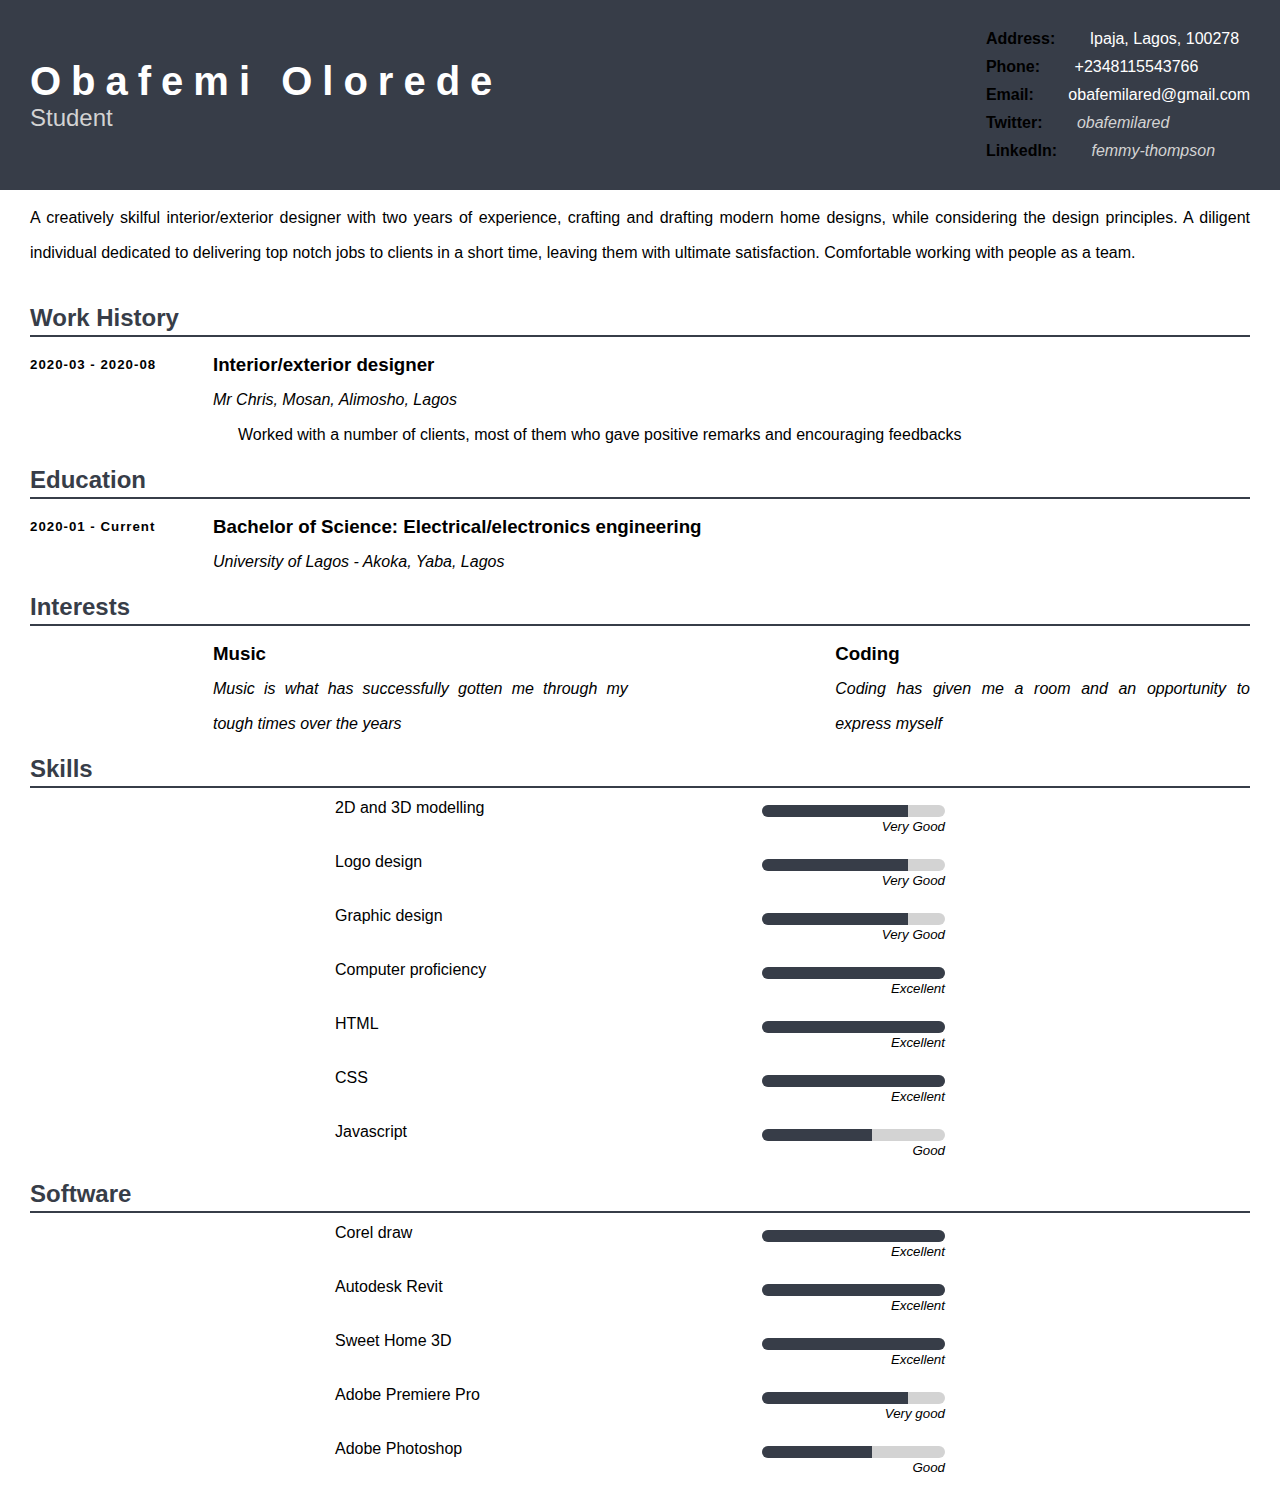
==== index.html @ 454aef12 "my portfolio" ====
<!DOCTYPE html>
<html lang="en">

<head>
    <meta charset="UTF-8">
    <meta http-equiv="X-UA-Compatible" content="IE=edge">
    <meta name="viewport" content="width=device-width, initial-scale=1.0">
    <link rel="stylesheet" href="css/style.css">
    <link rel="stylesheet" href="css/fonts/all.min.css">
    <title>Jasmond's portfolio</title>
</head>

<body>
    <header>
        <div class="name">
            <h1>Obafemi Olorede</h1>
            <h3>Student</h3>
        </div>
        <div class="header-about">
            <div>
                <p><strong>Address: </strong>Ipaja, Lagos, 100278</p>
                <p><strong>Phone: </strong>+2348115543766</p>
                <p><strong>Email: </strong>obafemilared@gmail.com</p>
            </div>
            <div>
                <p>
                    <strong>Twitter: </strong>
                    <a title="https://twitter.com/obafemilared" href="https://twitter.com/obafemilared">obafemilared</a>
                </p>
                <p>
                    <strong>LinkedIn: </strong>
                    <a title="https://www.linkedin.com/in/femmy-thompson" href="https://www.linkedin.com/in/femmy-thompson">femmy-thompson</a>
                </p>
            </div>
        </div>
    </header>
    <main>
        <p>A creatively skilful interior/exterior designer with two years of experience, crafting and drafting modern home designs, while considering the design principles. A diligent individual dedicated to delivering top notch jobs to clients in a short
            time, leaving them with ultimate satisfaction. Comfortable working with people as a team.</p>
        <section>
            <article>
                <h2 class="heading">
                    Work History
                </h2>
                <div class="header-content">
                    <div class="duration">
                        <h5>2020-03<span> - </span>2020-08</h5>
                    </div>
                    <div class="heading-content-description">
                        <h3>Interior/exterior designer</h3>
                        <em>Mr Chris, Mosan, Alimosho, Lagos</em>
                        <div class="work-history-info">
                            <div>
                                <i class="fas fa-dot-circle    "></i>
                            </div>
                            <div>
                                <p>Worked with a number of clients, most of them who gave positive remarks and encouraging feedbacks</p>
                            </div>
                        </div>
                    </div>
                </div>
            </article>
            <article>
                <h2 class="heading">
                    Education
                </h2>
                <div class="header-content">
                    <div class="duration">
                        <h5>2020-01<span> - </span>Current</h5>
                    </div>
                    <div class="heading-content-description">
                        <h3>Bachelor of Science: Electrical/electronics engineering</h3>
                        <em>University of Lagos - Akoka, Yaba, Lagos</em>
                    </div>
                </div>
            </article>
            <article>
                <h2 class="heading">
                    Interests
                </h2>
                <div class="header-content">
                    <div class="duration">

                    </div>
                    <div class="heading-content-description interests">
                        <div>
                            <h3>Music</h3>
                            <em>Music is what has successfully gotten me through my tough times over the years</em>
                        </div>
                        <div>
                            <h3>Coding</h3>
                            <em>Coding has given me a room and an opportunity to express myself</em>
                        </div>
                    </div>
                </div>
            </article>
            <article class="skills">
                <h2 class="heading">
                    Skills
                </h2>
                <div class="header-content-skills">
                    <div class="skills">
                        <div class="skill-name">
                            <p>2D and 3D modelling</p>
                        </div>
                        <div class="progress-bar-container-overall">
                            <div class="progress-bar-container">
                                <div class="progress-bar eighty-percent"></div>
                            </div>
                            <p>Very Good</p>
                        </div>
                    </div>
                </div>
                <div class="header-content-skills">
                    <div class="skills">
                        <div class="skill-name">
                            <p>Logo design</p>
                        </div>
                        <div class="progress-bar-container-overall">
                            <div class="progress-bar-container">
                                <div class="progress-bar eighty-percent"></div>
                            </div>
                            <p>Very Good</p>
                        </div>
                    </div>
                </div>
                <div class="header-content-skills">
                    <div class="skills">
                        <div class="skill-name">
                            <p>Graphic design</p>
                        </div>
                        <div class="progress-bar-container-overall">
                            <div class="progress-bar-container">
                                <div class="progress-bar eighty-percent"></div>
                            </div>
                            <p>Very Good</p>
                        </div>
                    </div>
                </div>
                <div class="header-content-skills">
                    <div class="skills">
                        <div class="skill-name">
                            <p>Computer proficiency</p>
                        </div>
                        <div class="progress-bar-container-overall">
                            <div class="progress-bar-container">
                                <div class="progress-bar hundred-percent"></div>
                            </div>
                            <p>Excellent</p>
                        </div>
                    </div>
                </div>
                <div class="header-content-skills">
                    <div class="skills">
                        <div class="skill-name">
                            <p>HTML</p>
                        </div>
                        <div class="progress-bar-container-overall">
                            <div class="progress-bar-container">
                                <div class="progress-bar hundred-percent"></div>
                            </div>
                            <p>Excellent</p>
                        </div>
                    </div>
                </div>
                <div class="header-content-skills">
                    <div class="skills">
                        <div class="skill-name">
                            <p>CSS</p>
                        </div>
                        <div class="progress-bar-container-overall">
                            <div class="progress-bar-container">
                                <div class="progress-bar hundred-percent"></div>
                            </div>
                            <p>Excellent</p>
                        </div>
                    </div>
                </div>
                <div class="header-content-skills">
                    <div class="skills">
                        <div class="skill-name">
                            <p>Javascript</p>
                        </div>
                        <div class="progress-bar-container-overall">
                            <div class="progress-bar-container">
                                <div class="progress-bar sixty-percent"></div>
                            </div>
                            <p>Good</p>
                        </div>
                    </div>
                </div>
            </article>
            <article class="software">
                <h2 class="heading">
                    Software
                </h2>
                <div class="header-content-skills">
                    <div class="skills">
                        <div class="skill-name">
                            <p>Corel draw</p>
                        </div>
                        <div class="progress-bar-container-overall">
                            <div class="progress-bar-container">
                                <div class="progress-bar hundred-percent"></div>
                            </div>
                            <p>Excellent</p>
                        </div>
                    </div>
                </div>
                <div class="header-content-skills">
                    <div class="skills">
                        <div class="skill-name">
                            <p>Autodesk Revit</p>
                        </div>
                        <div class="progress-bar-container-overall">
                            <div class="progress-bar-container">
                                <div class="progress-bar hundred-percent"></div>
                            </div>
                            <p>Excellent</p>
                        </div>
                    </div>
                </div>
                <div class="header-content-skills">
                    <div class="skills">
                        <div class="skill-name">
                            <p>Sweet Home 3D</p>
                        </div>
                        <div class="progress-bar-container-overall">
                            <div class="progress-bar-container">
                                <div class="progress-bar hundred-percent"></div>
                            </div>
                            <p>Excellent</p>
                        </div>
                    </div>
                </div>
                <div class="header-content-skills">
                    <div class="skills">
                        <div class="skill-name">
                            <p>Adobe Premiere Pro</p>
                        </div>
                        <div class="progress-bar-container-overall">
                            <div class="progress-bar-container">
                                <div class="progress-bar eighty-percent"></div>
                            </div>
                            <p>Very good</p>
                        </div>
                    </div>
                </div>
                <div class="header-content-skills">
                    <div class="skills">
                        <div class="skill-name">
                            <p>Adobe Photoshop</p>
                        </div>
                        <div class="progress-bar-container-overall">
                            <div class="progress-bar-container">
                                <div class="progress-bar sixty-percent"></div>
                            </div>
                            <p>Good</p>
                        </div>
                    </div>
                </div>
            </article>
        </section>
    </main>
</body>

</html>
---- css/style.css ----
* {
    margin: 0;
    padding: 0;
    text-decoration: none;
}

body {
    font-family: 'Segoe UI', Tahoma, Geneva, Verdana, sans-serif;
}

em {
    margin-bottom: 90px;
}

a {
    color: lightgrey;
    font-style: italic;
}

a:hover {
    text-decoration: underline;
}

header h1 {
    font-size: 2.5rem;
    letter-spacing: 10px;
}

header div.name h3 {
    font-size: 1.5rem;
    color: lightgray;
}

header {
    display: flex;
    justify-content: space-between;
    padding: 20px 30px;
    background-color: #373D48;
    color: white;
}

.header-about div p {
    margin: 10px 0;
}

header div.name {
    display: flex;
    flex-direction: column;
    justify-content: center;
}

div.name h3 {
    font-weight: 400;
}

header strong {
    margin-right: 30px;
    color: black;
}

main {
    padding: 10px 30px;
    text-align: justify;
    line-height: 35px;
}

article.skills .header-content-skills,
article.software .header-content-skills {
    line-height: 20px;
}

h5 {
    letter-spacing: 1px;
}

h2.heading {
    color: #373D48;
    border-bottom: 2px solid #373D48;
}

main section {
    margin: 30px 0 10px 0;
}

main div.header-content {
    display: flex;
    margin: 10px 0;
}

div.header-content div.duration {
    width: 15%;
}

div.header-content div.heading-content-description {
    width: 85%;
}

div.header-content .interests {
    display: flex;
    justify-content: space-between;
}

.interests div {
    width: 40%;
    text-align: justify;
}

div.work-history-info {
    display: flex;
}

div.work-history-info>div {
    margin: 0 5px;
}

i.fa-dot-circle {
    font-size: 0.8rem;
}

.progress-bar-container {
    height: 12px;
    background-color: lightgray;
    border-radius: 10px;
}

.progress-bar {
    border-radius: 10px 0 0 10px;
    background-color: #373D48;
    height: 12px;
}

.hundred-percent {
    width: 100%;
    border-radius: 10px;
}

.eighty-percent {
    width: 80%;
}

.sixty-percent {
    width: 60%;
}

.progress-bar-container-overall {
    width: 30%;
    padding: 7px 0 5px 0;
}

.header-content-skills {
    margin: 10px 0;
    display: flex;
    justify-content: space-evenly;
    width: 100%;
}

div.skills {
    width: 50%;
}

div.progress-bar-container-overall p {
    text-align: right;
    font-size: smaller;
    font-style: italic;
}


/* .skill-name {
    width: 70%;
}

div.skills {
    width: 80%;
}

.duration {
    width: 20%;
} */

div.skills {
    display: flex;
    justify-content: space-between;
    /* width: 100%; */
}


/* div.skill-name {
    display: inline-block;
} */


/* div.skills {
    display: flex;
} */


/* main {
    padding: 20px 30px;
    text-align: justify;
}

h2.heading {
    color: #373D48;
    margin: 30px 0 10px 0;
    border-bottom: 1px solid #373D48;
    padding: 3px 0;
}

main .heading-content {
    display: flex;
    flex-direction: row;
}

.heading-content-description,
.skills {
    width: 80%;
}

main .heading-content div.duration {
    width: 20%;
}

i.fa-dot-circle {
    font-size: 0.8rem;
}

div.work-history-info {
    display: flex;
}

div.work-history-info>div {
    margin: 0 5px;
}

.fa-dot-circle {
    color: lightgray;
}

main h3 {
    color: gray;
}

.progress-bar-container-overall {
    width: 100%;
    float: right;
}

.progress-bar-container {
    height: 12px;
    background-color: lightgray;
    border-radius: 10px;
}

.progress-bar {
    border-radius: 10px 0 0 10px;
    background-color: #373D48;
    height: 12px;
}

.hundred-percent {
    width: 100%;
    border-radius: 10px;
}

.eighty-percent {
    width: 80%;
}

.sixty-percent {
    width: 60%;
}

.forty-percent {
    width: 40%;
}

.skill {
    display: flex;
    justify-content: space-between;
}

table {
    width: 100%;
}

td {
    padding-bottom: 10px;
}

td:nth-of-type(1) {
    margin-left: 20%;
}

td:nth-of-type(2) {
    padding: 10px;
}

tr {
    border-bottom: 1px solid grey;
    padding: 100px;
    vertical-align: top;
}

table:nth-of-type(2) td:nth-of-type(1) {
    padding-right: 60%;
} */
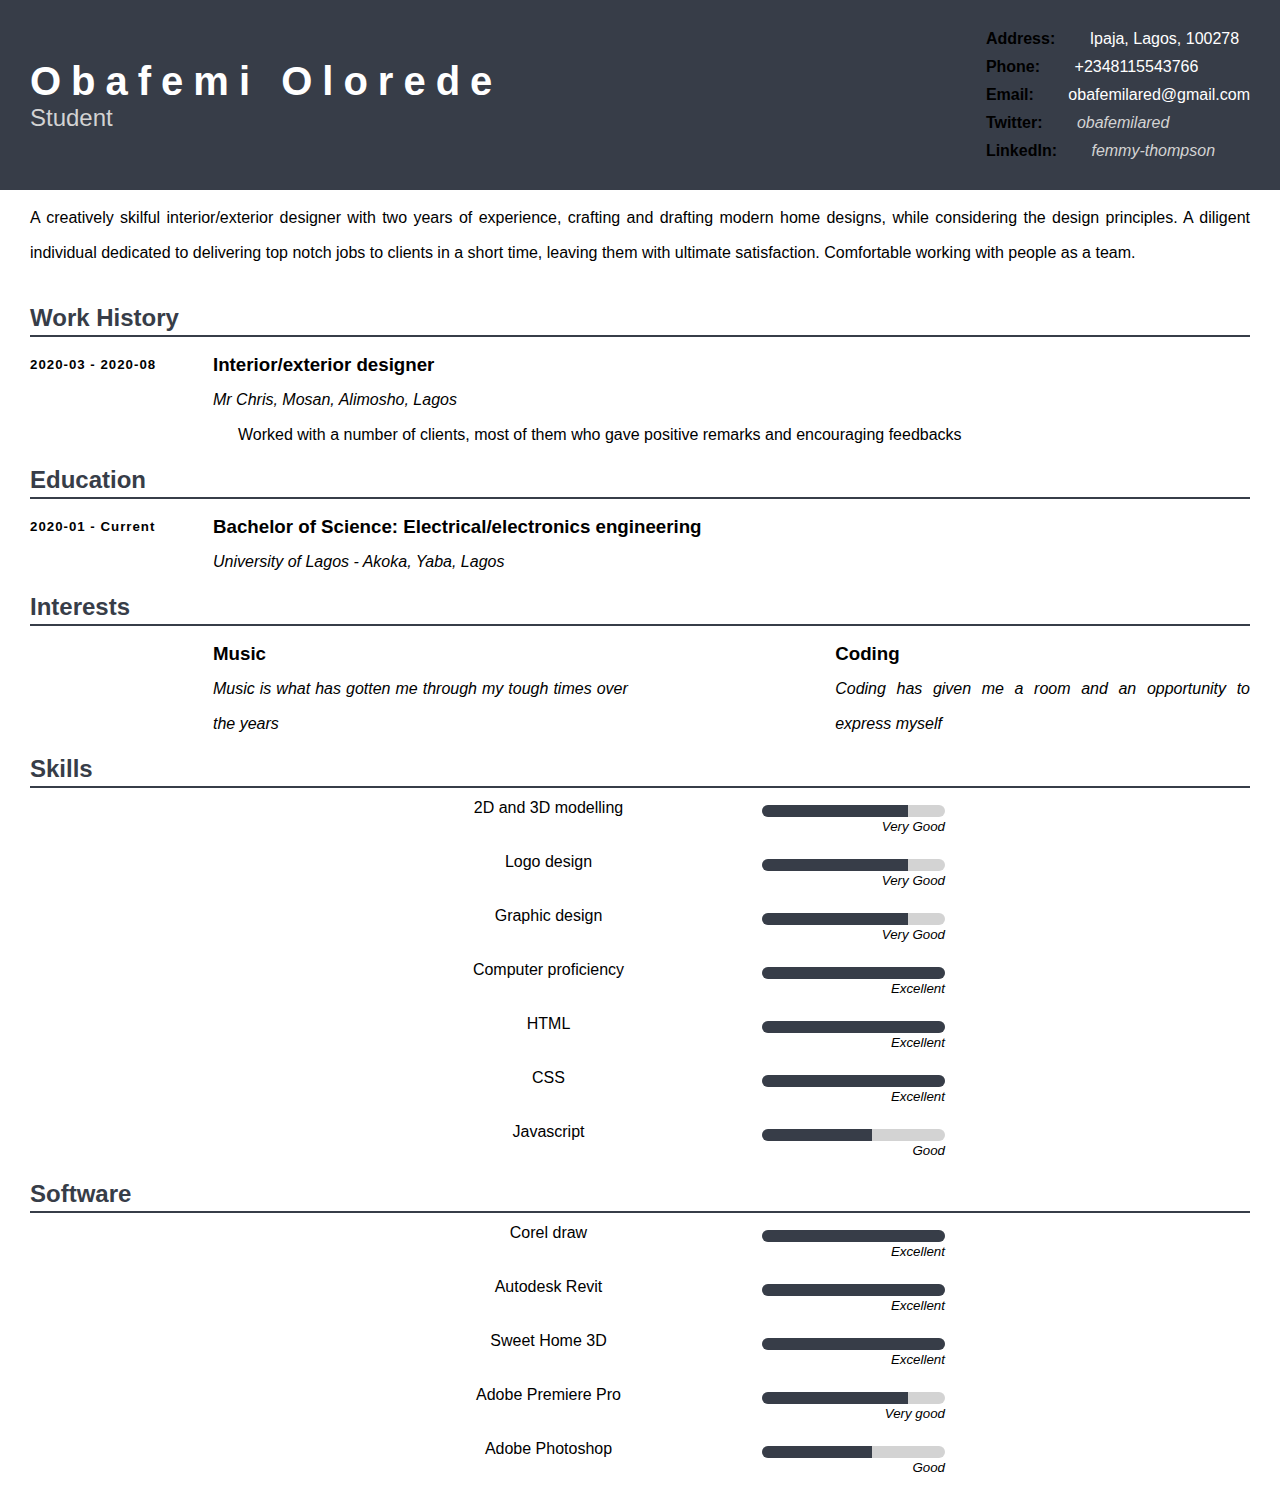
==== commit 6ca5f0cf: "Update index.html" ====
--- a/index.html
+++ b/index.html
@@ -85,8 +85,8 @@
                     <div class="heading-content-description interests">
                         <div>
                             <h3>Music</h3>
-                            <em>Music is what has successfully gotten me through my tough times over the years</em>
-                        </div>
+                            <em>Music is what has gotten me through my tough times over the years</em>
+                        </div><br>
                         <div>
                             <h3>Coding</h3>
                             <em>Coding has given me a room and an opportunity to express myself</em>
@@ -100,6 +100,9 @@
                 </h2>
                 <div class="header-content-skills">
                     <div class="skills">
+                        <div class="duration">
+
+                        </div>
                         <div class="skill-name">
                             <p>2D and 3D modelling</p>
                         </div>
@@ -113,6 +116,9 @@
                 </div>
                 <div class="header-content-skills">
                     <div class="skills">
+                        <div class="duration">
+
+                        </div>
                         <div class="skill-name">
                             <p>Logo design</p>
                         </div>
@@ -126,6 +132,9 @@
                 </div>
                 <div class="header-content-skills">
                     <div class="skills">
+                        <div class="duration">
+
+                        </div>
                         <div class="skill-name">
                             <p>Graphic design</p>
                         </div>
@@ -139,6 +148,9 @@
                 </div>
                 <div class="header-content-skills">
                     <div class="skills">
+                        <div class="duration">
+
+                        </div>
                         <div class="skill-name">
                             <p>Computer proficiency</p>
                         </div>
@@ -152,6 +164,9 @@
                 </div>
                 <div class="header-content-skills">
                     <div class="skills">
+                        <div class="duration">
+
+                        </div>
                         <div class="skill-name">
                             <p>HTML</p>
                         </div>
@@ -165,6 +180,9 @@
                 </div>
                 <div class="header-content-skills">
                     <div class="skills">
+                        <div class="duration">
+
+                        </div>
                         <div class="skill-name">
                             <p>CSS</p>
                         </div>
@@ -178,6 +196,9 @@
                 </div>
                 <div class="header-content-skills">
                     <div class="skills">
+                        <div class="duration">
+
+                        </div>
                         <div class="skill-name">
                             <p>Javascript</p>
                         </div>
@@ -196,6 +217,9 @@
                 </h2>
                 <div class="header-content-skills">
                     <div class="skills">
+                        <div class="duration">
+
+                        </div>
                         <div class="skill-name">
                             <p>Corel draw</p>
                         </div>
@@ -209,6 +233,9 @@
                 </div>
                 <div class="header-content-skills">
                     <div class="skills">
+                        <div class="duration">
+
+                        </div>
                         <div class="skill-name">
                             <p>Autodesk Revit</p>
                         </div>
@@ -222,6 +249,9 @@
                 </div>
                 <div class="header-content-skills">
                     <div class="skills">
+                        <div class="duration">
+
+                        </div>
                         <div class="skill-name">
                             <p>Sweet Home 3D</p>
                         </div>
@@ -235,6 +265,9 @@
                 </div>
                 <div class="header-content-skills">
                     <div class="skills">
+                        <div class="duration">
+
+                        </div>
                         <div class="skill-name">
                             <p>Adobe Premiere Pro</p>
                         </div>
@@ -248,6 +281,9 @@
                 </div>
                 <div class="header-content-skills">
                     <div class="skills">
+                        <div class="duration">
+
+                        </div>
                         <div class="skill-name">
                             <p>Adobe Photoshop</p>
                         </div>
@@ -264,4 +300,4 @@
     </main>
 </body>
 
-</html>+</html>
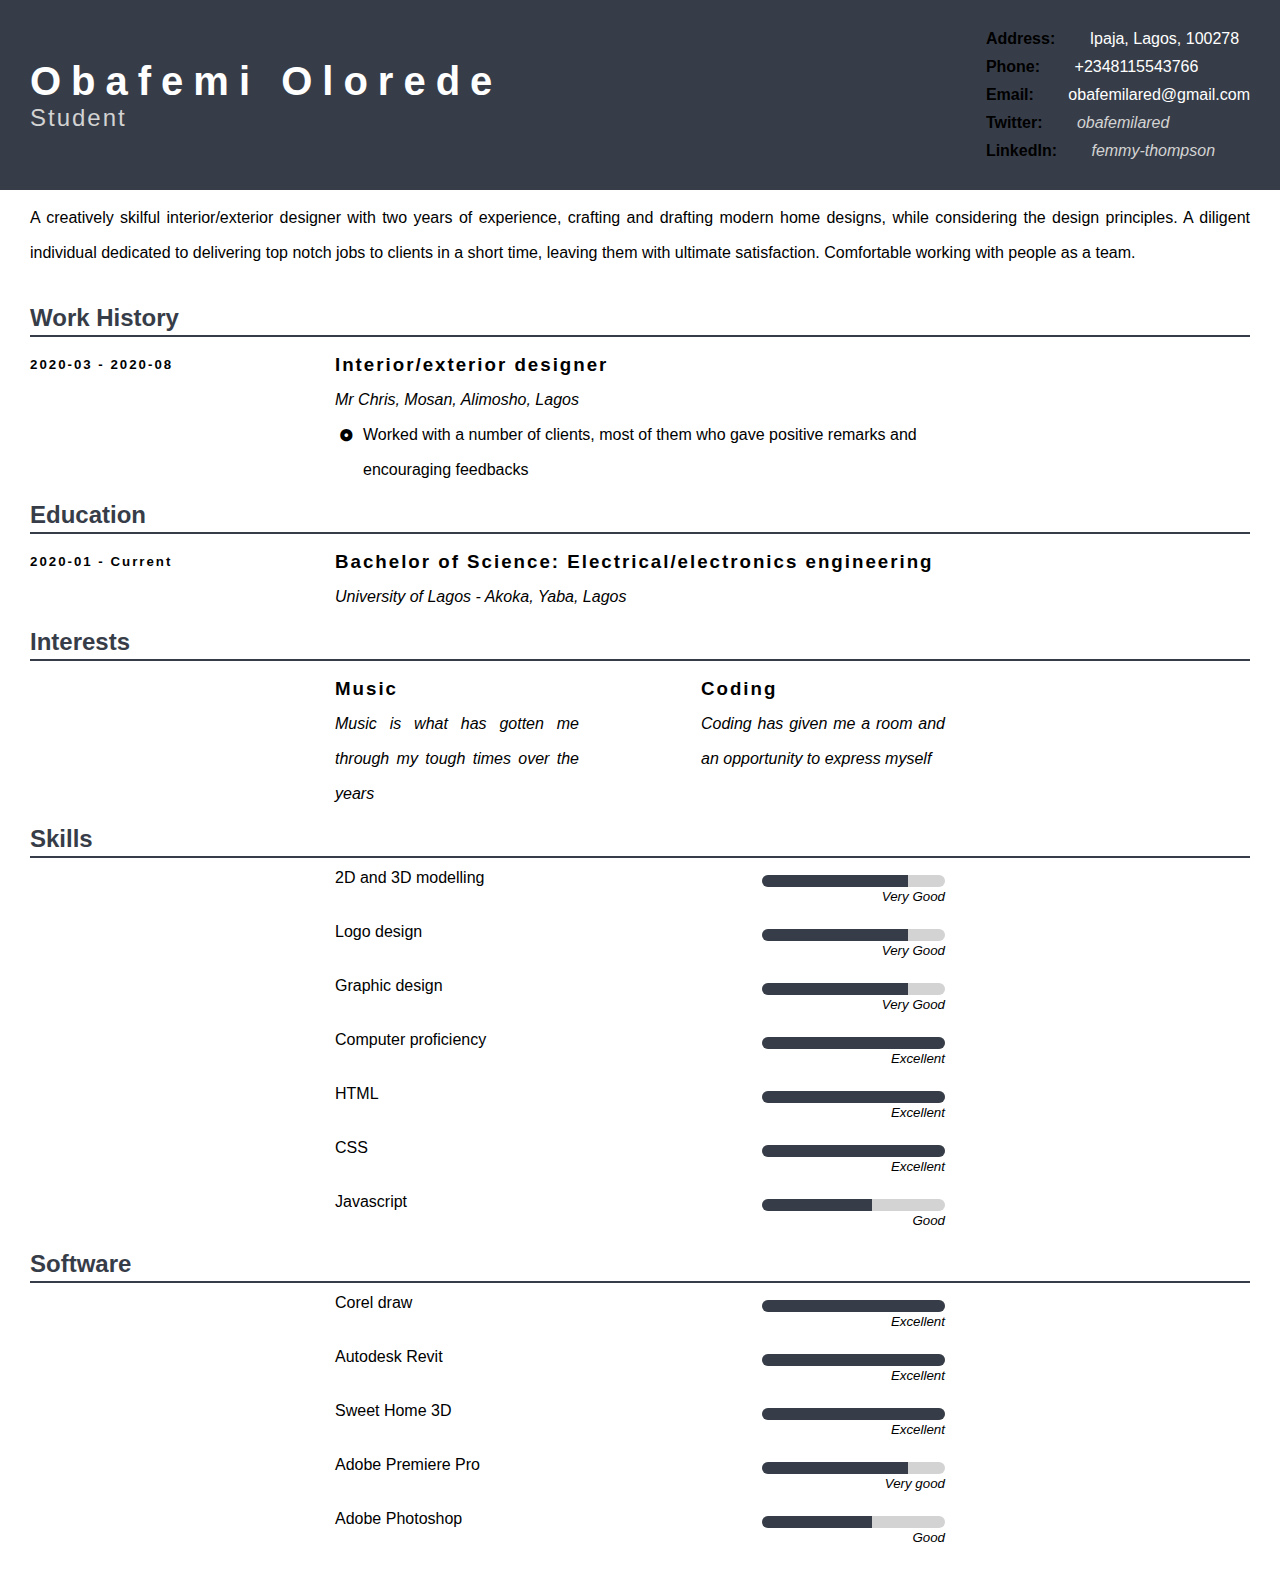
==== commit 4e2abd2b: "Corrections made" ====
--- a/index.html
+++ b/index.html
@@ -7,6 +7,7 @@
     <meta name="viewport" content="width=device-width, initial-scale=1.0">
     <link rel="stylesheet" href="css/style.css">
     <link rel="stylesheet" href="css/fonts/all.min.css">
+    <link rel="stylesheet" href="https://cdnjs.cloudflare.com/ajax/libs/font-awesome/5.15.3/css/all.min.css">
     <title>Jasmond's portfolio</title>
 </head>
 
@@ -300,4 +301,4 @@
     </main>
 </body>
 
-</html>
+</html>--- a/css/style.css
+++ b/css/style.css
@@ -2,6 +2,7 @@
     margin: 0;
     padding: 0;
     text-decoration: none;
+    box-sizing: border-box;
 }
 
 body {
@@ -69,8 +70,9 @@
     line-height: 20px;
 }
 
+h3,
 h5 {
-    letter-spacing: 1px;
+    letter-spacing: 2px;
 }
 
 h2.heading {
@@ -88,11 +90,11 @@
 }
 
 div.header-content div.duration {
-    width: 15%;
+    width: 25%;
 }
 
 div.header-content div.heading-content-description {
-    width: 85%;
+    width: 50%;
 }
 
 div.header-content .interests {
@@ -164,143 +166,138 @@
     font-style: italic;
 }
 
-
-/* .skill-name {
-    width: 70%;
+article {
+    text-align: left;
 }
 
 div.skills {
-    width: 80%;
-}
-
-.duration {
-    width: 20%;
-} */
-
-div.skills {
     display: flex;
     justify-content: space-between;
-    /* width: 100%; */
-}
-
-
-/* div.skill-name {
-    display: inline-block;
-} */
-
-
-/* div.skills {
-    display: flex;
-} */
-
-
-/* main {
-    padding: 20px 30px;
-    text-align: justify;
-}
-
-h2.heading {
-    color: #373D48;
-    margin: 30px 0 10px 0;
-    border-bottom: 1px solid #373D48;
-    padding: 3px 0;
-}
-
-main .heading-content {
-    display: flex;
-    flex-direction: row;
-}
-
-.heading-content-description,
-.skills {
-    width: 80%;
-}
-
-main .heading-content div.duration {
-    width: 20%;
-}
-
-i.fa-dot-circle {
-    font-size: 0.8rem;
-}
-
-div.work-history-info {
-    display: flex;
-}
-
-div.work-history-info>div {
-    margin: 0 5px;
-}
-
-.fa-dot-circle {
-    color: lightgray;
-}
-
-main h3 {
-    color: gray;
-}
-
-.progress-bar-container-overall {
-    width: 100%;
-    float: right;
-}
-
-.progress-bar-container {
-    height: 12px;
-    background-color: lightgray;
-    border-radius: 10px;
-}
-
-.progress-bar {
-    border-radius: 10px 0 0 10px;
-    background-color: #373D48;
-    height: 12px;
-}
-
-.hundred-percent {
-    width: 100%;
-    border-radius: 10px;
-}
-
-.eighty-percent {
-    width: 80%;
-}
-
-.sixty-percent {
-    width: 60%;
-}
-
-.forty-percent {
-    width: 40%;
-}
-
-.skill {
-    display: flex;
-    justify-content: space-between;
-}
-
-table {
-    width: 100%;
-}
-
-td {
-    padding-bottom: 10px;
-}
-
-td:nth-of-type(1) {
-    margin-left: 20%;
-}
-
-td:nth-of-type(2) {
-    padding: 10px;
-}
-
-tr {
-    border-bottom: 1px solid grey;
-    padding: 100px;
-    vertical-align: top;
-}
-
-table:nth-of-type(2) td:nth-of-type(1) {
-    padding-right: 60%;
-} */+}
+
+div.skills div.duration {
+    display: none;
+}
+
+@media screen and (max-width: 1024px) {
+    div.skills {
+        width: 60%;
+    }
+    div.header-content div.duration {
+        width: 20%;
+    }
+    div.header-content div.heading-content-description {
+        width: 60%;
+    }
+}
+
+@media screen and (max-width: 768px) {
+    div.header-content div.duration {
+        width: 15%;
+    }
+    div.header-content div.heading-content-description {
+        width: 85%;
+    }
+    header {
+        display: block;
+    }
+    .header-about {
+        display: flex;
+        justify-content: space-between;
+    }
+    div.header-content div.duration {
+        width: 30%;
+    }
+    main div.header-content {
+        display: flex;
+        justify-content: space-between;
+        margin: 10px 0;
+    }
+    div.header-content .interests {
+        flex-direction: column;
+        align-content: space-between;
+    }
+    div.header-content .interests div {
+        width: 100%;
+    }
+    section {
+        text-align: left;
+    }
+    div.skills div.duration {
+        display: block;
+        width: 26%;
+        margin: 0;
+    }
+    div.header-content-skills {
+        display: flex;
+        justify-content: space-between;
+        width: 100%;
+    }
+    .skill-name {
+        margin: 0;
+        width: 45%;
+    }
+    div.skills {
+        display: flex;
+        justify-content: space-between;
+        margin: 10px 0;
+        width: 100%;
+    }
+}
+
+@media screen and (max-width: 425px) {
+    header {
+        display: flex;
+        flex-direction: column;
+        justify-content: center;
+    }
+    .header-about {
+        display: block;
+        margin: 0 auto;
+    }
+    header h1 {
+        font-weight: 700;
+        text-align: center;
+        font-size: xx-large;
+        letter-spacing: 5px;
+    }
+    header h3 {
+        font-size: x-small;
+        text-align: center;
+    }
+    div.skills div.duration {
+        display: none;
+    }
+    br {
+        display: none;
+    }
+    article {
+        margin: 20px auto;
+        text-align: left;
+    }
+    article div.header-content {
+        display: block;
+        margin: 0 auto;
+    }
+    article div.header-content div.duration {
+        width: 100%;
+        margin: auto;
+        text-align: left;
+    }
+    article div.header-content div.header-content-description {
+        width: 100%;
+        margin: auto;
+        text-align: left;
+    }
+    section {
+        text-align: justify;
+    }
+    div.heading-content-description {
+        width: 20%;
+    }
+    div.skills {
+        display: flex;
+        justify-content: space-between;
+        width: 100%;
+    }
+}